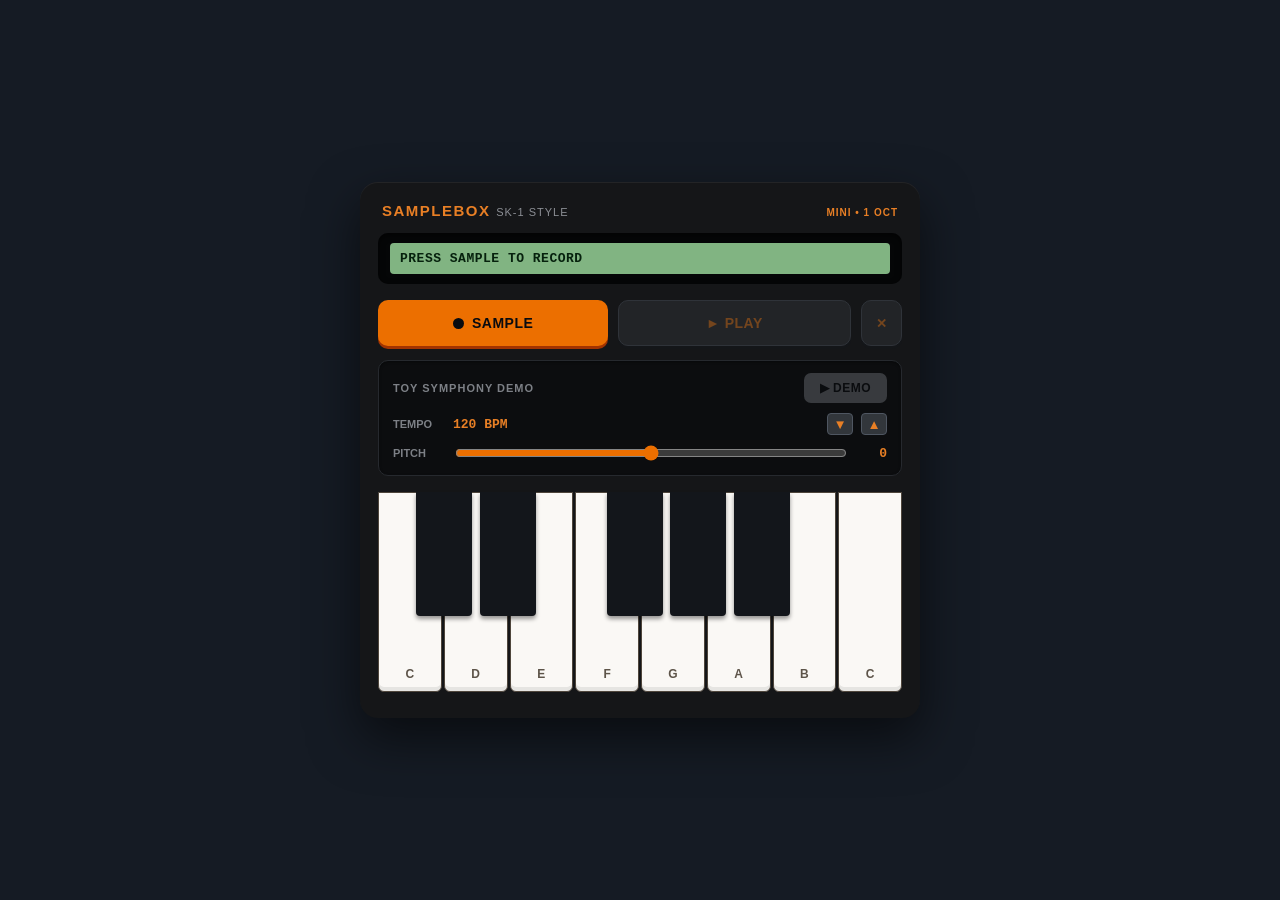
==== site/index.html @ f3bd3fdc "Add SK-1 style sampler site with GitHub Pages deploy workflow Static, no-build web app (site/) that " ====
<!DOCTYPE html>
<html lang="en">
<head>
<meta charset="utf-8">
<meta name="viewport" content="width=device-width, initial-scale=1">
<meta name="theme-color" content="#1c1c22">
<link rel="icon" href="data:image/svg+xml,%3Csvg xmlns='http://www.w3.org/2000/svg' viewBox='0 0 32 32'%3E%3Crect width='32' height='32' rx='6' fill='%23161619'/%3E%3Crect x='5' y='18' width='22' height='9' rx='1.5' fill='%23f2f2f2'/%3E%3Crect x='8' y='11' width='4' height='11' fill='%23161619'/%3E%3Crect x='15' y='11' width='4' height='11' fill='%23161619'/%3E%3Ccircle cx='24' cy='8' r='4' fill='%23d97a3e'/%3E%3C/svg%3E">
<title>SampleBox — SK-1 Style Sampler</title>
<link rel="stylesheet" href="style.css">
</head>
<body>

<div class="stage">
  <div class="device-card">
    <div class="app">

      <!-- Full control panel: shown on desktop and mobile portrait -->
      <div class="panel gc-panel">
        <div class="panel-title">
          <div class="brand">SAMPLEBOX <span>SK-1 STYLE</span></div>
          <div class="tag">MINI &bull; 1 OCT</div>
        </div>

        <div class="lcd-outer">
          <div class="lcd" data-role="lcd">PRESS SAMPLE TO RECORD</div>
        </div>

        <div class="transport">
          <button class="btn btn-orange" data-role="sample-btn" type="button">
            <span class="rec-dot" data-role="rec-dot"></span>
            <span data-role="sample-label">SAMPLE</span>
          </button>
          <button class="btn btn-gray" data-role="play-btn" type="button" disabled>&#9658; PLAY</button>
          <button class="btn btn-gray btn-clear" id="clearBtn" type="button" disabled aria-label="Clear sample">&#10005;</button>
        </div>

        <div class="demo-box">
          <div class="demo-head">
            <div class="demo-label">TOY SYMPHONY DEMO</div>
            <button class="btn btn-demo" data-role="demo-btn" type="button" disabled>&#9658; DEMO</button>
          </div>
          <div class="demo-row">
            <span class="demo-row-label">TEMPO</span>
            <span class="demo-row-value" id="tempoValue">120 BPM</span>
            <button class="mini-btn" id="tempoDown" type="button" aria-label="Decrease tempo">&#9660;</button>
            <button class="mini-btn" id="tempoUp" type="button" aria-label="Increase tempo">&#9650;</button>
          </div>
          <div class="demo-row">
            <span class="demo-row-label">PITCH</span>
            <input type="range" min="-12" max="12" value="0" step="1" id="pitchSlider" class="pitch-slider" aria-label="Demo pitch offset">
            <span class="demo-row-value pitch-value" id="pitchValue">+0</span>
          </div>
        </div>
      </div>

      <!-- Rotate hint: mobile portrait only -->
      <div class="rotate-hint gc-hint">
        <span class="rotate-icon">&#8635;</span> ROTATE PHONE FOR THE KEYBOARD
      </div>

      <!-- Compact transport strip: mobile landscape only -->
      <div class="strip gc-strip">
        <div class="strip-brand">SAMPLEBOX</div>
        <div class="strip-lcd-outer">
          <div class="strip-lcd lcd" data-role="lcd">PRESS SAMPLE TO RECORD</div>
        </div>
        <button class="btn btn-orange btn-sm" data-role="sample-btn" type="button">
          <span class="rec-dot" data-role="rec-dot"></span>
          <span data-role="sample-label">SAMPLE</span>
        </button>
        <button class="btn btn-gray btn-sm" data-role="play-btn" type="button" disabled>&#9658; PLAY</button>
        <button class="btn btn-demo btn-sm" data-role="demo-btn" type="button" disabled>&#9658; DEMO</button>
      </div>

      <!-- Keyboard: shown on desktop and mobile landscape -->
      <div class="keyboard gc-keyboard">
        <div class="white-keys"></div>
        <div class="black-keys"></div>
      </div>

    </div>
  </div>
</div>

<script src="app.js"></script>
</body>
</html>
---- site/style.css ----
:root {
  --bg: oklch(0.22 0.02 260);
  --panel: oklch(0.2 0.005 260);
  --panel-inner: oklch(0.16 0.005 260);
  --panel-inner-border: oklch(0.28 0.01 260);

  --lcd-outer: oklch(0.12 0.005 260);
  --lcd-inner: oklch(0.72 0.09 145);
  --lcd-text: oklch(0.22 0.05 150);

  --orange: oklch(0.7 0.16 55);
  --orange-strong: oklch(0.68 0.18 50);
  --orange-shadow: oklch(0.48 0.16 45);

  --btn-gray: oklch(0.33 0.01 260);
  --btn-gray-border: oklch(0.45 0.02 260);
  --btn-gray-shadow: oklch(0.2 0.01 260);

  --demo-active: oklch(0.5 0.19 25);
  --demo-inactive: oklch(0.55 0.01 260);

  --key-white: oklch(0.98 0.005 85);
  --key-white-active: oklch(0.75 0.1 85);
  --key-black: oklch(0.2 0.01 260);
  --key-black-active: oklch(0.4 0.05 85);
  --key-border: oklch(0.4 0.02 70);
  --key-label: oklch(0.45 0.02 70);

  --text-dim: oklch(0.65 0.01 260);
  --text-dim2: oklch(0.6 0.01 260);
  --ink: oklch(0.15 0.01 260);
}

* { box-sizing: border-box; }

@keyframes recPulse { 0%, 100% { opacity: 1; } 50% { opacity: .35; } }
@keyframes lcdBlink { 0%, 100% { opacity: 1; } 50% { opacity: .5; } }

html, body {
  margin: 0;
  height: 100%;
  background: var(--bg);
  font-family: 'Helvetica Neue', Helvetica, Arial, sans-serif;
  overscroll-behavior: none;
}

button {
  font-family: inherit;
  cursor: pointer;
}
button:disabled {
  cursor: default;
  opacity: 0.45;
}

.stage {
  min-height: 100vh;
  display: flex;
  align-items: center;
  justify-content: center;
  padding: 24px 12px;
}

.device-card {
  width: 100%;
  max-width: 460px;
  background: var(--panel);
  border-radius: 18px;
  padding: 20px 18px 26px;
  box-shadow: 0 20px 50px rgba(0, 0, 0, 0.55), inset 0 1px 0 rgba(255, 255, 255, 0.06);
}

@media (min-width: 821px) {
  .device-card { max-width: 560px; }
}

.app {
  display: grid;
  grid-template-areas: "panel" "keyboard";
  gap: 16px;
}

.gc-strip, .gc-hint { display: none; }

/* ---------- Control panel ---------- */

.panel { grid-area: panel; }

.panel-title {
  display: flex;
  align-items: baseline;
  justify-content: space-between;
  margin-bottom: 14px;
  padding: 0 4px;
}
.brand {
  font-weight: 800;
  font-size: 15px;
  letter-spacing: 1.5px;
  color: var(--orange);
}
.brand span {
  font-weight: 400;
  color: var(--text-dim);
  font-size: 11px;
  letter-spacing: 1px;
}
.tag {
  font-size: 10px;
  font-weight: 600;
  color: var(--orange);
  letter-spacing: 1px;
}

.lcd-outer {
  background: var(--lcd-outer);
  border-radius: 10px;
  padding: 10px 12px;
  margin-bottom: 16px;
  box-shadow: inset 0 2px 6px rgba(0, 0, 0, 0.6);
}
.lcd {
  background: var(--lcd-inner);
  border-radius: 4px;
  padding: 8px 10px;
  font-family: 'Courier New', monospace;
  font-weight: 700;
  font-size: 13px;
  color: var(--lcd-text);
  letter-spacing: 0.5px;
  min-height: 18px;
}
.lcd.blink { animation: lcdBlink 0.6s infinite; }

.transport {
  display: flex;
  gap: 10px;
  margin-bottom: 14px;
}

.btn {
  border: none;
  border-radius: 10px;
  padding: 14px 10px;
  font-weight: 700;
  font-size: 14px;
  letter-spacing: 0.5px;
}
.btn:active:not(:disabled) { transform: translateY(2px); }

.btn-orange {
  flex: 1;
  display: flex;
  align-items: center;
  justify-content: center;
  gap: 8px;
  background: var(--orange-strong);
  color: var(--ink);
  box-shadow: 0 3px 0 var(--orange-shadow);
}
.btn-orange:active { box-shadow: 0 1px 0 var(--orange-shadow); }

.btn-gray {
  flex: 1;
  background: var(--btn-gray);
  color: var(--orange);
  border: 1px solid var(--btn-gray-border);
  box-shadow: 0 3px 0 var(--btn-gray-shadow);
}
.btn-gray:active:not(:disabled) { box-shadow: 0 1px 0 var(--btn-gray-shadow); }

.btn-clear {
  flex: 0 0 auto;
  padding: 14px 14px;
  font-size: 13px;
}

.rec-dot {
  width: 11px;
  height: 11px;
  border-radius: 50%;
  background: var(--ink);
  display: inline-block;
}
.rec-dot.pulse { animation: recPulse 0.8s infinite; }

.demo-box {
  background: var(--panel-inner);
  border-radius: 10px;
  padding: 12px 14px;
  box-shadow: inset 0 1px 3px rgba(0, 0, 0, 0.4);
  border: 1px solid var(--panel-inner-border);
}
.demo-head {
  display: flex;
  align-items: center;
  justify-content: space-between;
  margin-bottom: 10px;
}
.demo-label {
  font-size: 11px;
  font-weight: 700;
  letter-spacing: 1px;
  color: var(--text-dim2);
}
.btn-demo {
  background: var(--demo-inactive);
  color: var(--ink);
  border-radius: 7px;
  padding: 8px 16px;
  font-weight: 700;
  font-size: 12px;
  letter-spacing: 0.5px;
  border: none;
}
.btn-demo.active { background: var(--demo-active); }

.demo-row {
  display: flex;
  align-items: center;
  gap: 8px;
  font-size: 11px;
  color: var(--text-dim2);
  font-weight: 600;
}
.demo-row + .demo-row { margin-top: 8px; }
.demo-row-label { width: 52px; flex: 0 0 auto; }
.demo-row-value {
  flex: 1;
  font-family: 'Courier New', monospace;
  color: var(--orange);
  font-size: 13px;
}
.pitch-value {
  flex: 0 0 auto;
  width: 30px;
  text-align: right;
}

.mini-btn {
  width: 26px;
  height: 22px;
  background: var(--btn-gray);
  color: var(--orange);
  border: 1px solid var(--btn-gray-border);
  border-radius: 4px;
  font-weight: 700;
  display: flex;
  align-items: center;
  justify-content: center;
  padding: 0;
}

.pitch-slider {
  flex: 1;
  accent-color: var(--orange-strong);
}

/* ---------- Rotate hint ---------- */

.rotate-hint {
  grid-area: hint;
  align-items: center;
  justify-content: center;
  gap: 8px;
  margin-top: 4px;
  font-size: 11px;
  color: var(--text-dim2);
  letter-spacing: 0.5px;
}
.rotate-icon { font-size: 16px; }

/* ---------- Compact strip (mobile landscape) ---------- */

.strip {
  grid-area: strip;
  align-items: center;
  gap: 10px;
  padding: 4px 2px;
}
.strip-brand {
  font-weight: 800;
  font-size: 12px;
  letter-spacing: 1px;
  color: var(--orange);
  white-space: nowrap;
}
.strip-lcd-outer {
  background: var(--lcd-outer);
  border-radius: 6px;
  padding: 6px 10px;
  flex: 1;
  box-shadow: inset 0 2px 4px rgba(0, 0, 0, 0.6);
}
.strip-lcd {
  padding: 4px 8px;
  font-size: 11px;
  min-height: 0;
}
.btn-sm {
  border-radius: 7px;
  padding: 8px 12px;
  font-size: 11px;
  white-space: nowrap;
  flex: 0 0 auto;
}
.btn-sm.btn-orange { flex: 0 0 auto; }

/* ---------- Keyboard ---------- */

.keyboard {
  grid-area: keyboard;
  position: relative;
  display: flex;
  flex-direction: column;
  user-select: none;
  -webkit-user-select: none;
  height: 200px;
}
.white-keys {
  display: flex;
  flex: 1;
  gap: 2px;
}
.key {
  cursor: pointer;
  touch-action: manipulation;
}
.key-white {
  flex: 1;
  background: var(--key-white);
  border-radius: 0 0 6px 6px;
  border: 1px solid var(--key-border);
  box-shadow: inset 0 -4px 0 rgba(0, 0, 0, 0.08);
  display: flex;
  align-items: flex-end;
  justify-content: center;
  padding-bottom: 10px;
  font-size: 12px;
  font-weight: 700;
  color: var(--key-label);
}
.key-white.active { background: var(--key-white-active); }

.black-keys {
  position: absolute;
  top: 0;
  left: 8px;
  right: 8px;
  height: 62%;
  pointer-events: none;
}
.key-black {
  position: absolute;
  top: 0;
  width: 11%;
  height: 100%;
  background: var(--key-black);
  border-radius: 0 0 4px 4px;
  box-shadow: 0 3px 4px rgba(0, 0, 0, 0.4);
  pointer-events: auto;
}
.key-black.active { background: var(--key-black-active); }

/* ---------- Breakpoints: phone portrait/landscape swap ---------- */

@media (max-width: 600px) and (orientation: portrait) {
  .app { grid-template-areas: "panel" "hint"; }
  .gc-keyboard, .gc-strip { display: none; }
  .gc-hint { display: flex; }
}

@media (max-height: 500px) and (orientation: landscape) {
  .stage { padding: 0; }
  .device-card {
    max-width: none;
    width: 100%;
    min-height: 100vh;
    border-radius: 0;
    padding: 8px;
  }
  .app {
    grid-template-areas: "strip" "keyboard";
    height: 100vh;
    gap: 8px;
  }
  .gc-panel, .gc-hint { display: none; }
  .gc-strip { display: flex; }
  .gc-keyboard { height: auto; flex: 1; }
}
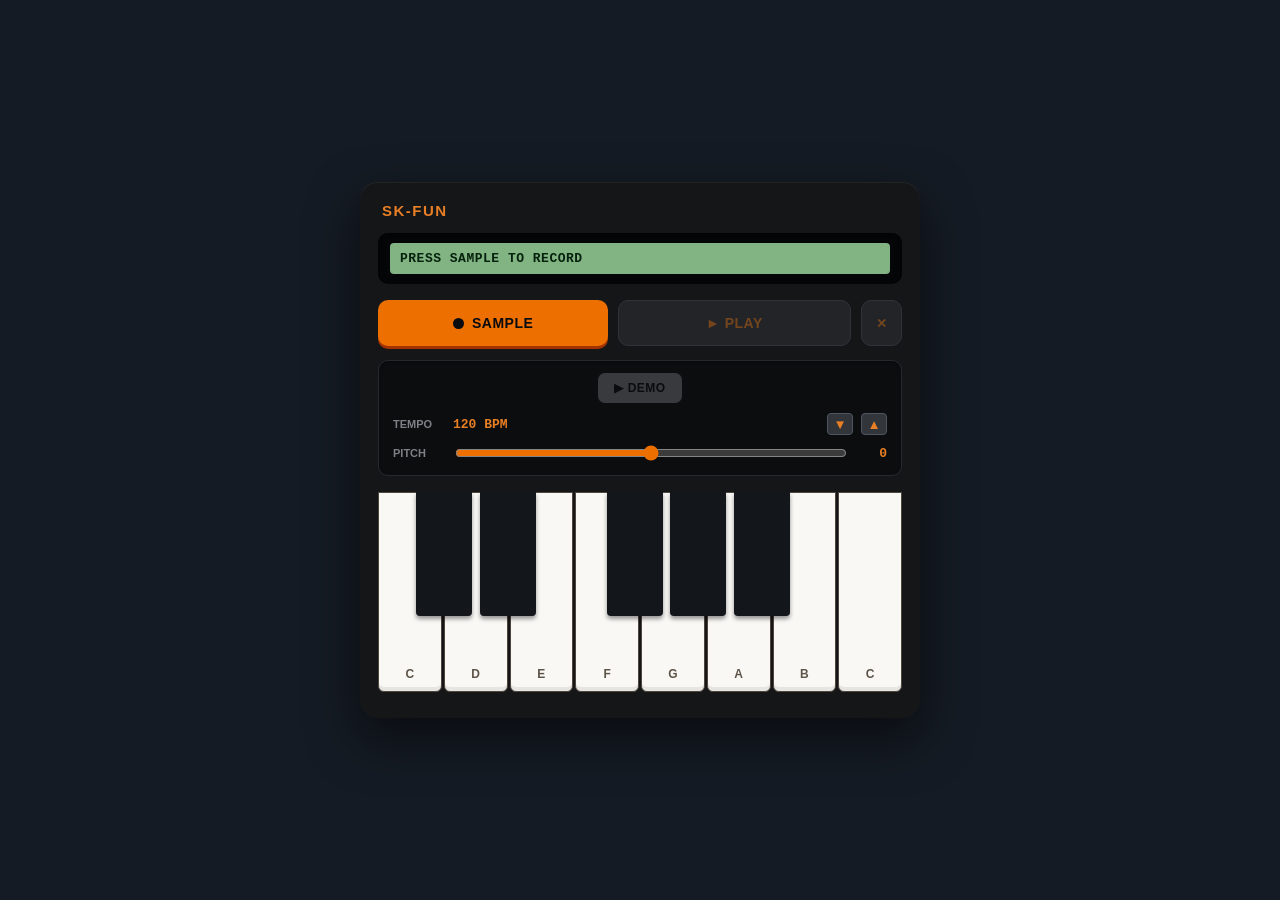
==== commit cb7107e7: "Rebrand to SK-FUN and simplify the control panel Replaces the "SAMPLEBOX / SK-1 STYLE" branding with" ====
--- a/site/index.html
+++ b/site/index.html
@@ -17,8 +17,7 @@
       <!-- Full control panel: shown on desktop and mobile portrait -->
       <div class="panel gc-panel">
         <div class="panel-title">
-          <div class="brand">SAMPLEBOX <span>SK-1 STYLE</span></div>
-          <div class="tag">MINI &bull; 1 OCT</div>
+          <div class="brand">SK-FUN</div>
         </div>
 
         <div class="lcd-outer">
@@ -36,7 +35,6 @@
 
         <div class="demo-box">
           <div class="demo-head">
-            <div class="demo-label">TOY SYMPHONY DEMO</div>
             <button class="btn btn-demo" data-role="demo-btn" type="button" disabled>&#9658; DEMO</button>
           </div>
           <div class="demo-row">
@@ -60,7 +58,7 @@
 
       <!-- Compact transport strip: mobile landscape only -->
       <div class="strip gc-strip">
-        <div class="strip-brand">SAMPLEBOX</div>
+        <div class="strip-brand">SK-FUN</div>
         <div class="strip-lcd-outer">
           <div class="strip-lcd lcd" data-role="lcd">PRESS SAMPLE TO RECORD</div>
         </div>
--- a/site/style.css
+++ b/site/style.css
@@ -99,18 +99,6 @@
   letter-spacing: 1.5px;
   color: var(--orange);
 }
-.brand span {
-  font-weight: 400;
-  color: var(--text-dim);
-  font-size: 11px;
-  letter-spacing: 1px;
-}
-.tag {
-  font-size: 10px;
-  font-weight: 600;
-  color: var(--orange);
-  letter-spacing: 1px;
-}
 
 .lcd-outer {
   background: var(--lcd-outer);
@@ -194,14 +182,8 @@
 .demo-head {
   display: flex;
   align-items: center;
-  justify-content: space-between;
+  justify-content: center;
   margin-bottom: 10px;
-}
-.demo-label {
-  font-size: 11px;
-  font-weight: 700;
-  letter-spacing: 1px;
-  color: var(--text-dim2);
 }
 .btn-demo {
   background: var(--demo-inactive);
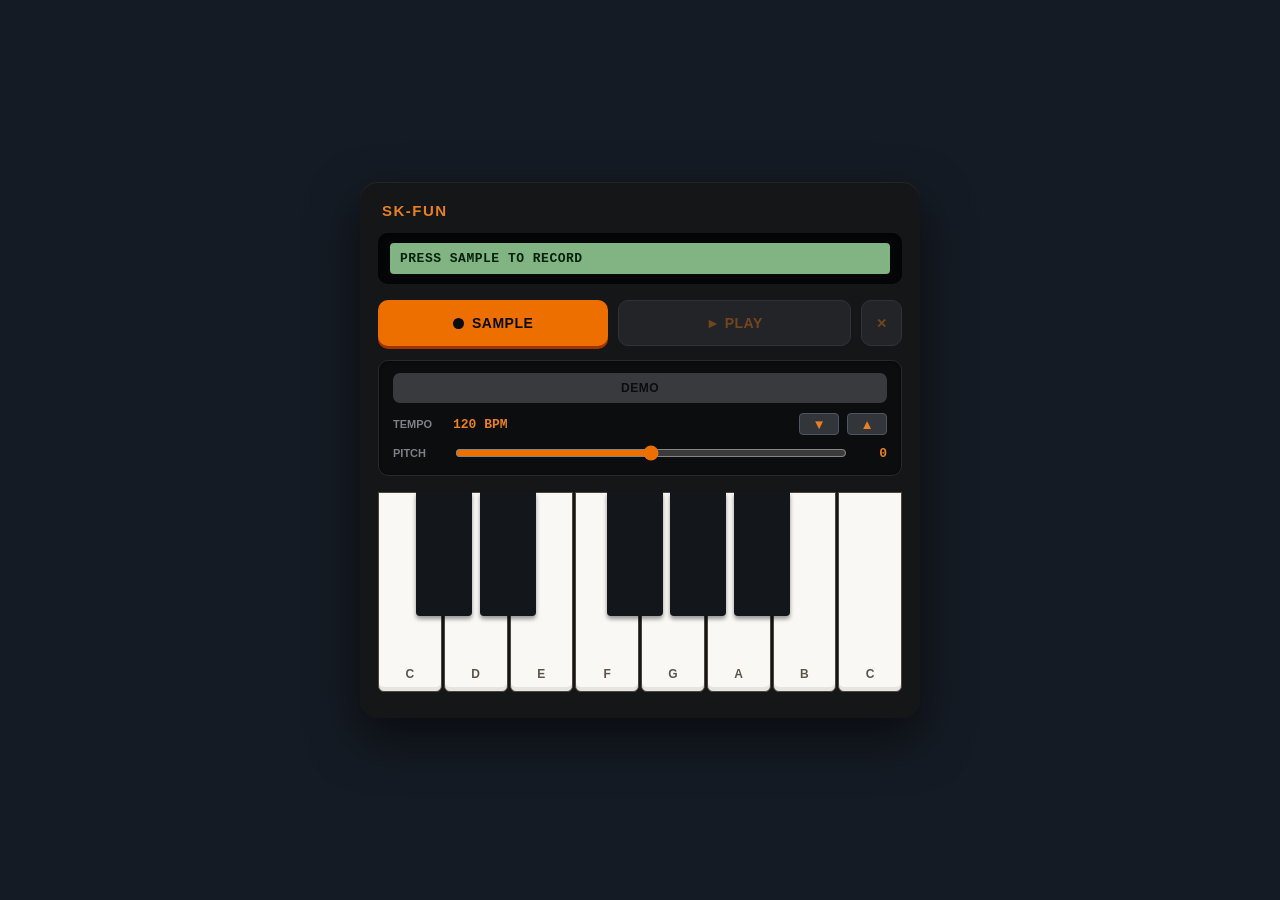
==== commit ee07cf4d: "Make DEMO button full-width and widen the tempo buttons Drops the play-arrow icon from the DEMO butt" ====
--- a/site/index.html
+++ b/site/index.html
@@ -35,7 +35,7 @@
 
         <div class="demo-box">
           <div class="demo-head">
-            <button class="btn btn-demo" data-role="demo-btn" type="button" disabled>&#9658; DEMO</button>
+            <button class="btn btn-demo" data-role="demo-btn" type="button" disabled>DEMO</button>
           </div>
           <div class="demo-row">
             <span class="demo-row-label">TEMPO</span>
@@ -67,7 +67,7 @@
           <span data-role="sample-label">SAMPLE</span>
         </button>
         <button class="btn btn-gray btn-sm" data-role="play-btn" type="button" disabled>&#9658; PLAY</button>
-        <button class="btn btn-demo btn-sm" data-role="demo-btn" type="button" disabled>&#9658; DEMO</button>
+        <button class="btn btn-demo btn-sm" data-role="demo-btn" type="button" disabled>DEMO</button>
       </div>
 
       <!-- Keyboard: shown on desktop and mobile landscape -->
--- a/site/style.css
+++ b/site/style.css
@@ -180,10 +180,10 @@
   border: 1px solid var(--panel-inner-border);
 }
 .demo-head {
-  display: flex;
-  align-items: center;
-  justify-content: center;
   margin-bottom: 10px;
+}
+.demo-head .btn-demo {
+  width: 100%;
 }
 .btn-demo {
   background: var(--demo-inactive);
@@ -220,7 +220,7 @@
 }
 
 .mini-btn {
-  width: 26px;
+  width: 40px;
   height: 22px;
   background: var(--btn-gray);
   color: var(--orange);
